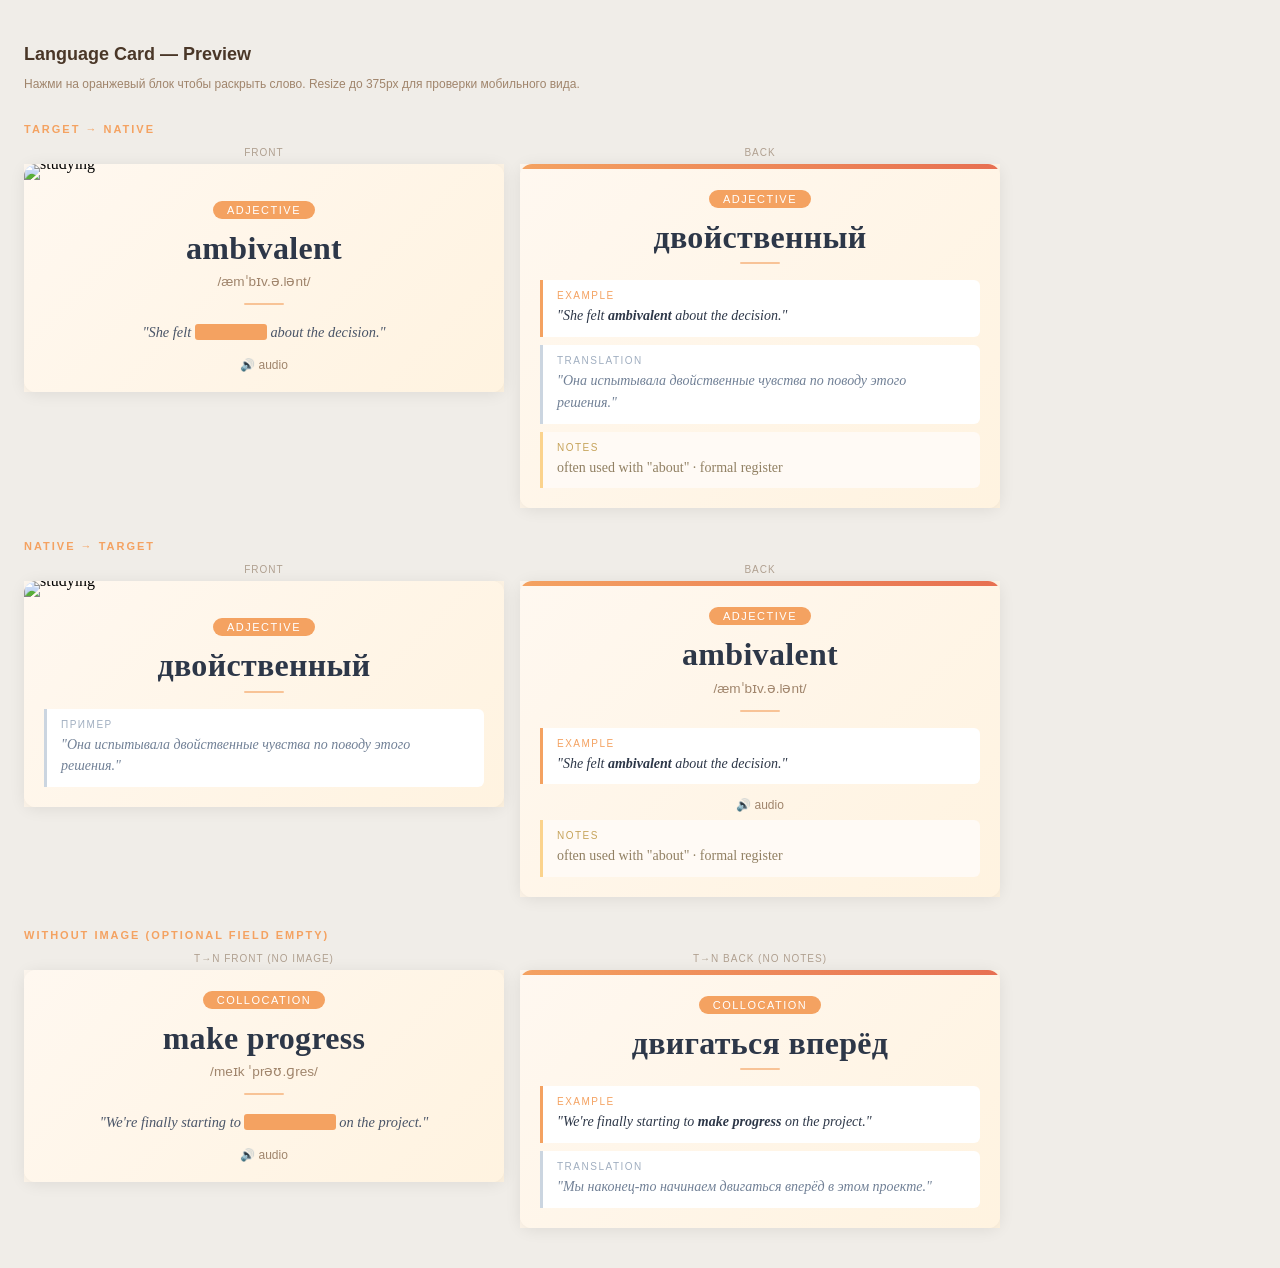
==== preview/index.html @ f155884b "feat: add template" ====
<!DOCTYPE html>
<html lang="en">
<head>
<meta charset="UTF-8">
<meta name="viewport" content="width=device-width, initial-scale=1.0">
<title>Anki Card Template Preview</title>
<style>
/* ---- Page layout ---- */
body {
  font-family: sans-serif;
  background: #f0ede8;
  padding: 24px 16px;
}
h1 {
  font-size: 18px;
  color: #4a3728;
  margin-bottom: 4px;
  font-family: 'Helvetica Neue', Arial, sans-serif;
}
.page-subtitle {
  font-size: 12px;
  color: #a0856c;
  margin-bottom: 32px;
  font-family: 'Helvetica Neue', Arial, sans-serif;
}
h2 {
  font-size: 11px;
  letter-spacing: 2px;
  text-transform: uppercase;
  color: #f4a261;
  margin: 32px 0 12px;
  font-family: 'Helvetica Neue', Arial, sans-serif;
}
.preview-row {
  display: flex;
  gap: 16px;
  flex-wrap: wrap;
  margin-bottom: 8px;
}
.preview-col {
  flex: 1;
  min-width: 280px;
  max-width: 480px;
}
.preview-label {
  font-size: 10px;
  color: #b0a090;
  text-align: center;
  margin-bottom: 6px;
  font-family: 'Helvetica Neue', Arial, sans-serif;
  letter-spacing: 1px;
  text-transform: uppercase;
}

/* ============================================================
   src/style.css — inlined for standalone preview
   ============================================================ */
* { box-sizing: border-box; }

.card {
  font-family: 'Georgia', 'Times New Roman', serif;
  font-size: 16px;
  background: linear-gradient(135deg, #fff8f0 0%, #fff3e0 100%);
  display: flex;
  align-items: flex-start;
  justify-content: center;
  padding: 0;
}
.lc-wrap {
  width: 100%;
  background: linear-gradient(135deg, #fff8f0 0%, #fff3e0 100%);
  border-radius: 12px;
  overflow: hidden;
  box-shadow: 0 2px 16px rgba(0,0,0,0.08);
}
.lc-image { width: 100%; line-height: 0; }
.lc-image img { width: 100%; max-height: 200px; object-fit: cover; display: block; }
.lc-body { padding: 20px; text-align: center; }
.lc-pos {
  display: inline-block;
  background: #f4a261; color: #fff;
  border-radius: 20px; padding: 3px 14px;
  font-size: 11px; letter-spacing: 1.5px; text-transform: uppercase;
  font-family: 'Helvetica Neue', Arial, sans-serif;
  margin-bottom: 10px;
}
.lc-word { font-size: 2em; font-weight: 700; color: #2d3748; letter-spacing: 0.3px; margin-bottom: 6px; line-height: 1.2; }
.lc-transcription { font-size: 0.85em; color: #a0856c; margin-bottom: 14px; font-family: 'Helvetica Neue', Arial, sans-serif; }
.lc-divider { width: 40px; height: 2px; background: #f4a261; opacity: 0.6; border-radius: 2px; margin: 0 auto 16px; }
.lc-example { font-style: italic; font-size: 0.9em; color: #4a5568; line-height: 1.6; }
.lc-cloze {
  background: #f4a261; color: transparent;
  border-radius: 3px; padding: 0 4px;
  cursor: pointer;
  transition: background 0.25s, color 0.25s;
  -webkit-user-select: none; user-select: none;
}
.lc-cloze.revealed { background: transparent; color: #2d3748; cursor: default; }
.lc-audio { margin-top: 14px; font-size: 12px; color: #a0856c; font-family: 'Helvetica Neue', Arial, sans-serif; }
.lc-accent-bar { height: 5px; background: linear-gradient(90deg, #f4a261, #e76f51); }
.lc-block { border-radius: 0 6px 6px 0; padding: 10px 14px; margin-bottom: 8px; text-align: left; }
.lc-block:last-child { margin-bottom: 0; }
.lc-block--example { background: #fff; border-left: 3px solid #f4a261; }
.lc-block--native  { background: #fff; border-left: 3px solid #cbd5e0; }
.lc-block--notes   { background: #fffaf5; border-left: 3px solid #fbd38d; }
.lc-block-label { font-size: 10px; letter-spacing: 1.5px; text-transform: uppercase; font-family: 'Helvetica Neue', Arial, sans-serif; margin-bottom: 4px; }
.lc-block--example .lc-block-label { color: #f4a261; }
.lc-block--native  .lc-block-label { color: #a0aec0; }
.lc-block--notes   .lc-block-label { color: #c6a35a; }
.lc-block-content { font-size: 0.875em; line-height: 1.55; font-style: italic; }
.lc-block--example .lc-block-content { color: #2d3748; }
.lc-block--native  .lc-block-content { color: #718096; }
.lc-block--notes   .lc-block-content { color: #918063; font-style: normal; }
</style>
</head>
<body>

<h1>Language Card — Preview</h1>
<p class="page-subtitle">Нажми на оранжевый блок чтобы раскрыть слово. Resize до 375px для проверки мобильного вида.</p>

<!-- ===================== TARGET → NATIVE ===================== -->
<h2>Target → Native</h2>
<div class="preview-row">

  <div class="preview-col">
    <div class="preview-label">Front</div>
    <div class="card">
      <div class="lc-wrap">
        <div class="lc-image">
          <img src="https://images.unsplash.com/photo-1456513080510-7bf3a84b82f8?w=480&h=200&fit=crop" alt="studying">
        </div>
        <div class="lc-body">
          <span class="lc-pos">adjective</span>
          <div class="lc-word">ambivalent</div>
          <div class="lc-transcription">/æmˈbɪv.ə.lənt/</div>
          <div class="lc-divider"></div>
          <div class="lc-example" id="ex-fn">"She felt [ambivalent] about the decision."</div>
          <div class="lc-audio">🔊 audio</div>
        </div>
      </div>
    </div>
  </div>

  <div class="preview-col">
    <div class="preview-label">Back</div>
    <div class="card">
      <div class="lc-wrap">
        <div class="lc-accent-bar"></div>
        <div class="lc-body">
          <span class="lc-pos">adjective</span>
          <div class="lc-word">двойственный</div>
          <div class="lc-divider"></div>
          <div class="lc-block lc-block--example">
            <div class="lc-block-label">Example</div>
            <div class="lc-block-content" id="ex-bn">"She felt [ambivalent] about the decision."</div>
          </div>
          <div class="lc-block lc-block--native">
            <div class="lc-block-label">Translation</div>
            <div class="lc-block-content">"Она испытывала двойственные чувства по поводу этого решения."</div>
          </div>
          <div class="lc-block lc-block--notes">
            <div class="lc-block-label">Notes</div>
            <div class="lc-block-content">often used with "about" · formal register</div>
          </div>
        </div>
      </div>
    </div>
  </div>

</div>

<!-- ===================== NATIVE → TARGET ===================== -->
<h2>Native → Target</h2>
<div class="preview-row">

  <div class="preview-col">
    <div class="preview-label">Front</div>
    <div class="card">
      <div class="lc-wrap">
        <div class="lc-image">
          <img src="https://images.unsplash.com/photo-1456513080510-7bf3a84b82f8?w=480&h=200&fit=crop" alt="studying">
        </div>
        <div class="lc-body">
          <span class="lc-pos">adjective</span>
          <div class="lc-word">двойственный</div>
          <div class="lc-divider"></div>
          <div class="lc-block lc-block--native">
            <div class="lc-block-label">Пример</div>
            <div class="lc-block-content">"Она испытывала двойственные чувства по поводу этого решения."</div>
          </div>
        </div>
      </div>
    </div>
  </div>

  <div class="preview-col">
    <div class="preview-label">Back</div>
    <div class="card">
      <div class="lc-wrap">
        <div class="lc-accent-bar"></div>
        <div class="lc-body">
          <span class="lc-pos">adjective</span>
          <div class="lc-word">ambivalent</div>
          <div class="lc-transcription">/æmˈbɪv.ə.lənt/</div>
          <div class="lc-divider"></div>
          <div class="lc-block lc-block--example">
            <div class="lc-block-label">Example</div>
            <div class="lc-block-content" id="ex-nt">"She felt [ambivalent] about the decision."</div>
          </div>
          <div class="lc-audio">🔊 audio</div>
          <div class="lc-block lc-block--notes" style="margin-top:8px">
            <div class="lc-block-label">Notes</div>
            <div class="lc-block-content">often used with "about" · formal register</div>
          </div>
        </div>
      </div>
    </div>
  </div>

</div>

<!-- ===================== WITHOUT IMAGE ===================== -->
<h2>Without image (optional field empty)</h2>
<div class="preview-row">

  <div class="preview-col">
    <div class="preview-label">T→N Front (no image)</div>
    <div class="card">
      <div class="lc-wrap">
        <div class="lc-body">
          <span class="lc-pos">collocation</span>
          <div class="lc-word">make progress</div>
          <div class="lc-transcription">/meɪk ˈprəʊ.ɡres/</div>
          <div class="lc-divider"></div>
          <div class="lc-example" id="ex-fn2">"We're finally starting to [make progress] on the project."</div>
          <div class="lc-audio">🔊 audio</div>
        </div>
      </div>
    </div>
  </div>

  <div class="preview-col">
    <div class="preview-label">T→N Back (no notes)</div>
    <div class="card">
      <div class="lc-wrap">
        <div class="lc-accent-bar"></div>
        <div class="lc-body">
          <span class="lc-pos">collocation</span>
          <div class="lc-word">двигаться вперёд</div>
          <div class="lc-divider"></div>
          <div class="lc-block lc-block--example">
            <div class="lc-block-label">Example</div>
            <div class="lc-block-content" id="ex-bn2">"We're finally starting to [make progress] on the project."</div>
          </div>
          <div class="lc-block lc-block--native">
            <div class="lc-block-label">Translation</div>
            <div class="lc-block-content">"Мы наконец-то начинаем двигаться вперёд в этом проекте."</div>
          </div>
        </div>
      </div>
    </div>
  </div>

</div>

<script>
// T→N front: cloze hide (tap to reveal)
(function () {
  ['ex-fn', 'ex-fn2'].forEach(function (id) {
    var el = document.getElementById(id);
    if (!el) return;
    el.innerHTML = el.innerHTML.replace(/\[(.+?)\]/g, function (m, word) {
      return '<span class="lc-cloze" onclick="this.classList.add(\'revealed\')">' + word + '</span>';
    });
  });
}());

// Back sides: bold, no hiding
(function () {
  ['ex-bn', 'ex-nt', 'ex-bn2'].forEach(function (id) {
    var el = document.getElementById(id);
    if (!el) return;
    el.innerHTML = el.innerHTML.replace(/\[(.+?)\]/g, function (m, word) {
      return '<strong>' + word + '</strong>';
    });
  });
}());
</script>

</body>
</html>
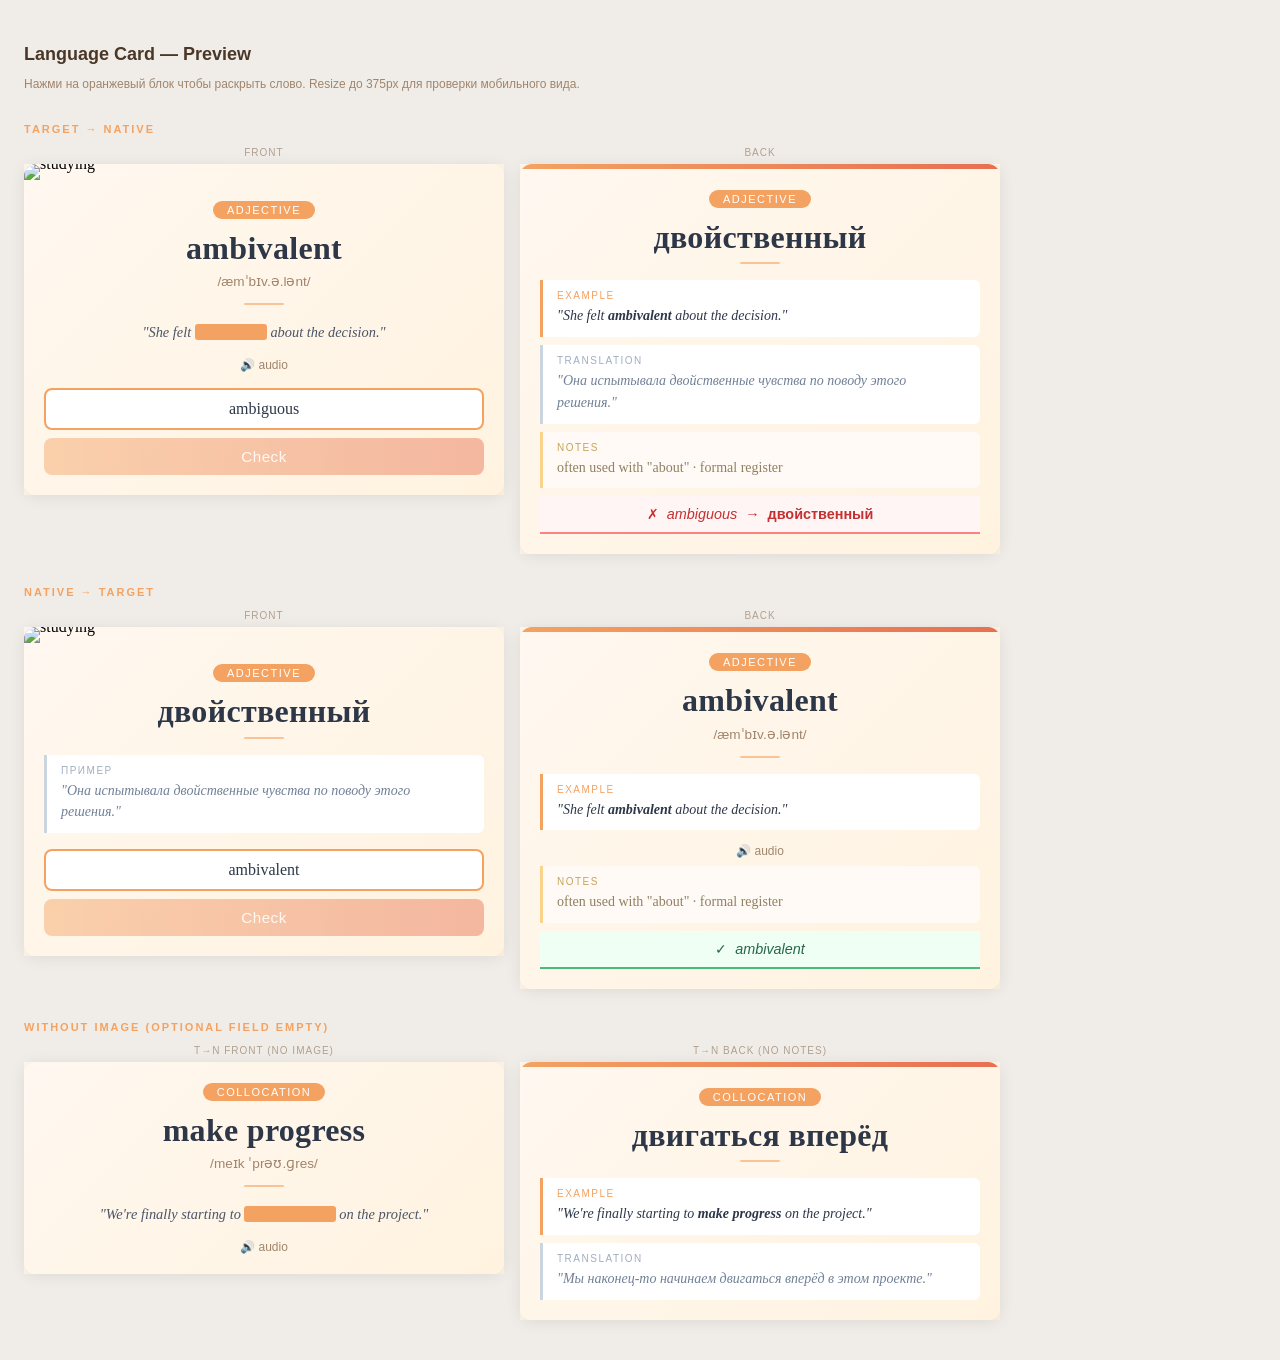
==== commit 01ef6a26: "feat: add type-answer input with Check button and result feedback - Add custom text input to both fr" ====
--- a/preview/index.html
+++ b/preview/index.html
@@ -111,6 +111,31 @@
 .lc-block--example .lc-block-content { color: #2d3748; }
 .lc-block--native  .lc-block-content { color: #718096; }
 .lc-block--notes   .lc-block-content { color: #918063; font-style: normal; }
+
+/* ---- Type-answer input ---- */
+.lc-typeans {
+  display: block; width: 100%; padding: 10px 14px; margin-top: 16px;
+  border: 2px solid #f4a261; border-radius: 8px;
+  font-size: 1em; font-family: inherit; color: #2d3748;
+  background: #fff; outline: none; text-align: center;
+}
+.lc-typeans:focus    { border-color: #e76f51; }
+.lc-typeans:disabled { opacity: 0.7; background: #fafafa; }
+.lc-typeans-btn {
+  display: block; width: 100%; margin: 8px 0 0 0; padding: 10px 14px;
+  background: linear-gradient(90deg, #f4a261, #e76f51);
+  color: #fff; border: none; border-radius: 8px;
+  font-size: 0.95em; font-family: 'Helvetica Neue', Arial, sans-serif;
+  letter-spacing: 0.5px; text-align: center; cursor: pointer;
+  -webkit-appearance: none; appearance: none;
+}
+.lc-typeans-btn:disabled { opacity: 0.45; cursor: default; }
+.lc-typeans-result {
+  padding: 10px 16px; font-family: 'Helvetica Neue', Arial, sans-serif;
+  font-size: 0.9em; text-align: center;
+}
+.lc-typeans-result--correct { background: #f0fff4; border-bottom: 2px solid #48bb78; color: #276749; }
+.lc-typeans-result--wrong   { background: #fff5f5; border-bottom: 2px solid #fc8181; color: #c53030; }
 </style>
 </head>
 <body>
@@ -136,6 +161,10 @@
           <div class="lc-divider"></div>
           <div class="lc-example" id="ex-fn">"She felt [ambivalent] about the decision."</div>
           <div class="lc-audio">🔊 audio</div>
+          <input class="lc-typeans" type="text" placeholder="Type the translation…"
+                 autocomplete="off" autocorrect="off" autocapitalize="off" spellcheck="false"
+                 value="ambiguous">
+          <button class="lc-typeans-btn" disabled>Check</button>
         </div>
       </div>
     </div>
@@ -162,6 +191,7 @@
             <div class="lc-block-label">Notes</div>
             <div class="lc-block-content">often used with "about" · formal register</div>
           </div>
+          <div class="lc-typeans-result lc-typeans-result--wrong">✗ &nbsp;<em>ambiguous</em> &nbsp;→&nbsp; <strong>двойственный</strong></div>
         </div>
       </div>
     </div>
@@ -188,6 +218,10 @@
             <div class="lc-block-label">Пример</div>
             <div class="lc-block-content">"Она испытывала двойственные чувства по поводу этого решения."</div>
           </div>
+          <input class="lc-typeans" type="text" placeholder="Type the word…"
+                 autocomplete="off" autocorrect="off" autocapitalize="off" spellcheck="false"
+                 value="ambivalent">
+          <button class="lc-typeans-btn" disabled>Check</button>
         </div>
       </div>
     </div>
@@ -212,6 +246,7 @@
             <div class="lc-block-label">Notes</div>
             <div class="lc-block-content">often used with "about" · formal register</div>
           </div>
+          <div class="lc-typeans-result lc-typeans-result--correct">✓ &nbsp;<em>ambivalent</em></div>
         </div>
       </div>
     </div>
